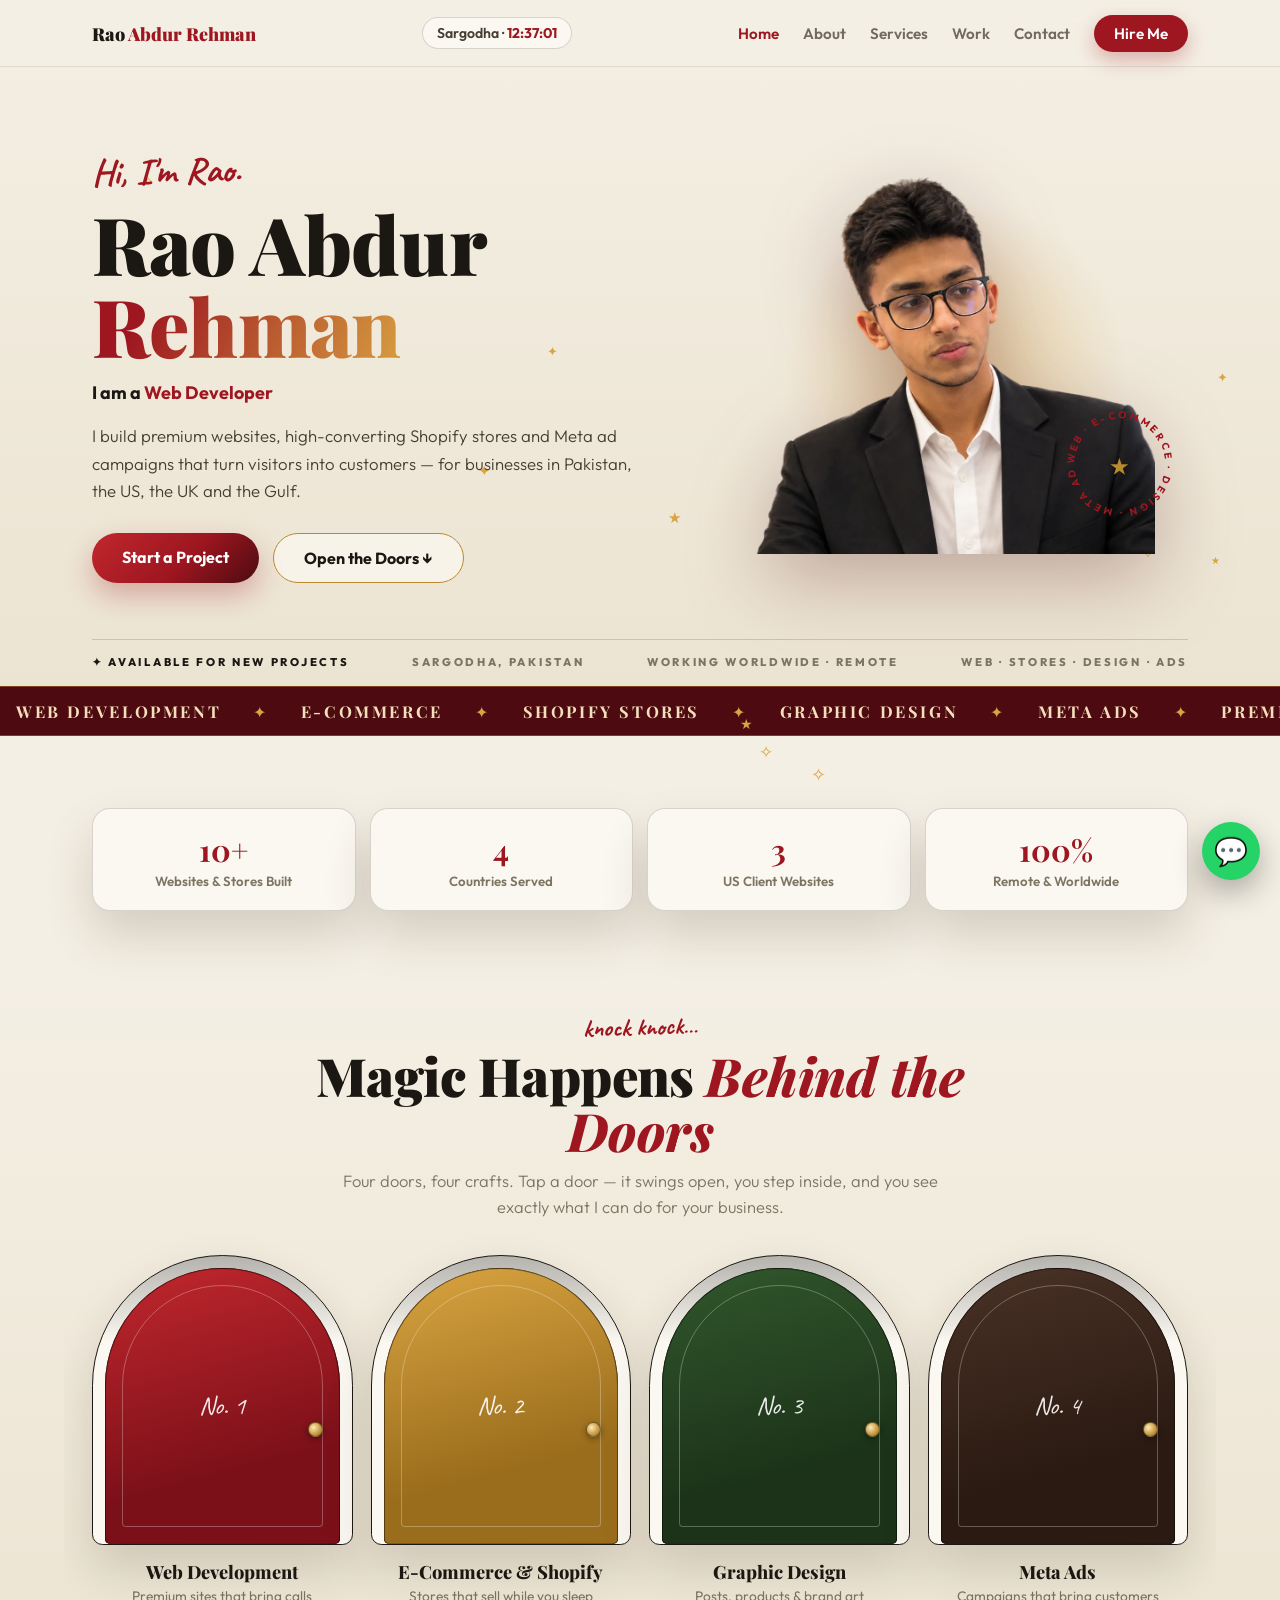
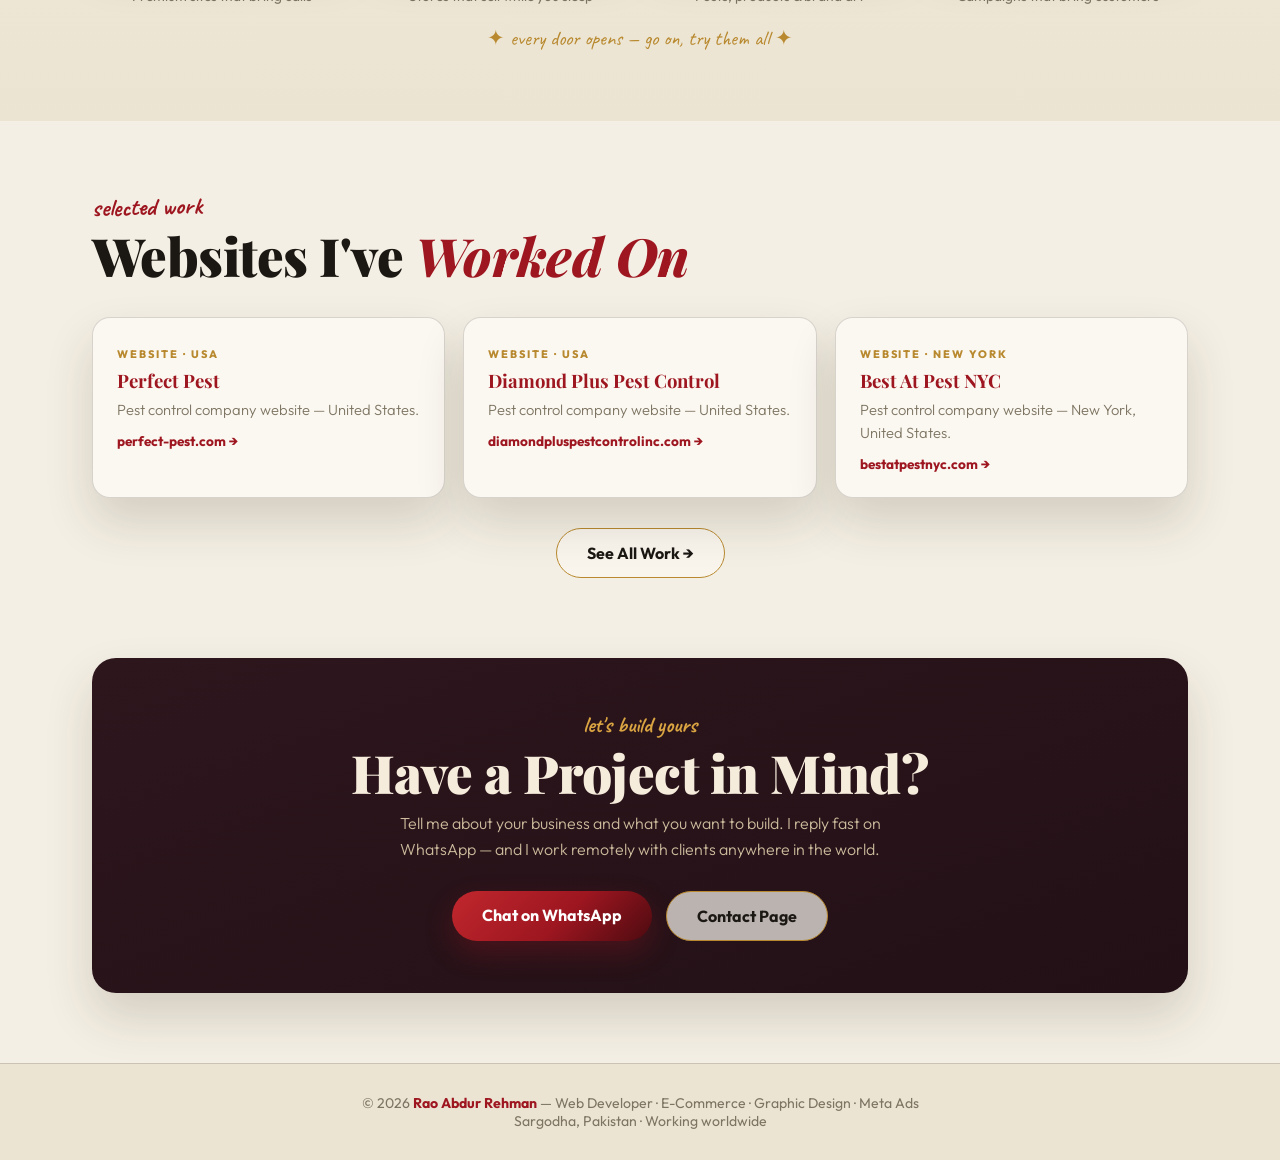
==== index.html @ e7308404 "Add files via upload" ====
<!DOCTYPE html>
<html lang="en">
<head>
<meta charset="UTF-8">
<meta name="viewport" content="width=device-width, initial-scale=1.0">
<title>Rao Abdur Rehman — Web Developer, E-Commerce, Graphic Designer & Meta Ads</title>
<meta name="description" content="Rao Abdur Rehman — Web Developer, Shopify & E-Commerce Specialist, Graphic Designer and Meta Ads Manager from Sargodha, Pakistan. Open the doors and see what I can build for your business.">
<link rel="preconnect" href="https://fonts.googleapis.com">
<link rel="preconnect" href="https://fonts.gstatic.com" crossorigin>
<link href="https://fonts.googleapis.com/css2?family=Playfair+Display:ital,wght@0,600;0,800;0,900;1,600;1,800&family=Caveat:wght@600;700&family=Outfit:wght@300;400;500;600;700;800&display=swap" rel="stylesheet">
<link rel="stylesheet" href="style.css">
</head>
<body>

<nav>
  <div class="wrap nav-in">
    <a class="brand" href="index.html">Rao <span>Abdur Rehman</span></a>
    <div class="clock">Sargodha · <b id="clock">--:--:--</b></div>
    <div class="nav-links">
      <a href="index.html" class="active">Home</a>
      <a href="about.html">About</a>
      <a href="services.html">Services</a>
      <a href="work.html">Work</a>
      <a href="contact.html">Contact</a>
      <a href="https://wa.me/923198798119?text=Hi%20Rao%2C%20I%20want%20to%20discuss%20a%20project." target="_blank" rel="noopener" class="nav-cta">Hire Me</a>
    </div>
  </div>
</nav>

<header>
  <div class="wrap">
    <div class="hero">
      <div>
        <span class="hello">Hi, I'm Rao.</span>
        <h1>Rao Abdur <span class="gold">Rehman</span></h1>
        <div class="roles">I am a <span class="flip" id="roleFlip">Web Developer</span></div>
        <p class="lead">I build premium websites, high-converting Shopify stores and Meta ad campaigns that turn visitors into customers — for businesses in Pakistan, the US, the UK and the Gulf.</p>
        <div class="hero-btns">
          <a class="btn btn-red" href="https://wa.me/923198798119?text=Hi%20Rao%2C%20I%20want%20a%20website%20for%20my%20business." target="_blank" rel="noopener">Start a Project</a>
          <a class="btn btn-ghost" href="#doorsClip">Open the Doors ↓</a>
        </div>
      </div>
      <div class="hero-photo">
        <div class="halo"></div>
        <img src="rao.webp" alt="Rao Abdur Rehman">
        <svg class="badge" viewBox="0 0 120 120">
          <defs><path id="circ" d="M60,60 m-46,0 a46,46 0 1,1 92,0 a46,46 0 1,1 -92,0"/></defs>
          <text><textPath href="#circ">WEB · E-COMMERCE · DESIGN · META ADS · </textPath></text>
          <text class="star" x="60" y="70" text-anchor="middle">★</text>
        </svg>
      </div>
    </div>
    <div class="hero-strip">
      <span class="on">✦ Available for new projects</span>
      <span>Sargodha, Pakistan</span>
      <span>Working worldwide · Remote</span>
      <span>Web · Stores · Design · Ads</span>
    </div>
  </div>
</header>

<div class="marquee"><div class="marquee-track" id="mq"></div></div>

<section style="padding-top:20px">
  <div class="wrap">
    <div class="stats">
      <div class="stat"><b><span class="count" data-to="10">0</span>+</b><small>Websites & Stores Built</small></div>
      <div class="stat"><b><span class="count" data-to="4">0</span></b><small>Countries Served</small></div>
      <div class="stat"><b><span class="count" data-to="3">0</span></b><small>US Client Websites</small></div>
      <div class="stat"><b><span class="count" data-to="100">0</span>%</b><small>Remote & Worldwide</small></div>
    </div>
  </div>
</section>

<section class="doors-sec" style="padding-top:30px">
  <div class="wrap">
    <div class="sec-head center">
      <span class="script sec-script">knock knock…</span>
      <h2>Magic Happens <em>Behind the Doors</em></h2>
      <p class="sec-sub">Four doors, four crafts. Tap a door — it swings open, you step inside, and you see exactly what I can do for your business.</p>
    </div>
    <div class="doors-clip" id="doorsClip">
      <div class="doors" id="doorsGrid">
        <button class="door" data-door="web" aria-expanded="false">
          <span class="frame">
            <span class="inner-room"><span class="ir-emoji">🌐</span><span class="ir-count">10+</span><span class="ir-label">Websites Built</span><span class="ir-open">Now Open</span></span>
            <span class="leaf"><span class="panel-lines"></span><span class="door-num">No. 1</span><span class="knob"></span></span>
          </span>
          <span class="door-name">Web Development</span>
          <span class="door-tag">Premium sites that bring calls</span>
        </button>
        <button class="door" data-door="shop" aria-expanded="false">
          <span class="frame">
            <span class="inner-room"><span class="ir-emoji">🛍️</span><span class="ir-count">60K</span><span class="ir-label">Sales in 5 Days</span><span class="ir-open">Now Open</span></span>
            <span class="leaf"><span class="panel-lines"></span><span class="door-num">No. 2</span><span class="knob"></span></span>
          </span>
          <span class="door-name">E-Commerce & Shopify</span>
          <span class="door-tag">Stores that sell while you sleep</span>
        </button>
        <button class="door" data-door="design" aria-expanded="false">
          <span class="frame">
            <span class="inner-room"><span class="ir-emoji">🎨</span><span class="ir-count">4+</span><span class="ir-label">Design Services</span><span class="ir-open">Now Open</span></span>
            <span class="leaf"><span class="panel-lines"></span><span class="door-num">No. 3</span><span class="knob"></span></span>
          </span>
          <span class="door-name">Graphic Design</span>
          <span class="door-tag">Posts, products & brand art</span>
        </button>
        <button class="door" data-door="ads" aria-expanded="false">
          <span class="frame">
            <span class="inner-room"><span class="ir-emoji">📣</span><span class="ir-count">2</span><span class="ir-label">Platforms — FB & Insta</span><span class="ir-open">Now Open</span></span>
            <span class="leaf"><span class="panel-lines"></span><span class="door-num">No. 4</span><span class="knob"></span></span>
          </span>
          <span class="door-name">Meta Ads</span>
          <span class="door-tag">Campaigns that bring customers</span>
        </button>
      </div>
    </div>
    <p class="knock-hint">✦ every door opens — go on, try them all ✦</p>

    <div class="room" id="room-web" hidden>
      <button class="room-back">← Back to the doors</button>
      <div class="rk">Door No. 1 — Now Open</div>
      <h3>Web Development</h3>
      <p>Fast, premium websites for any kind of business — built to look expensive and turn visitors into calls and enquiries.</p>
      <ul>
        <li>Business & company websites</li>
        <li>WordPress & custom-built sites</li>
        <li>Premium & CGI-style animated websites</li>
        <li>Landing pages that convert</li>
        <li>Mobile-friendly, phone number up front</li>
      </ul>
      <div class="cta"><a class="btn btn-red" href="https://wa.me/923198798119?text=Hi%20Rao%2C%20I%20need%20a%20website." target="_blank" rel="noopener">Get a Website</a></div>
    </div>

    <div class="room" id="room-shop" hidden>
      <button class="room-back">← Back to the doors</button>
      <div class="rk">Door No. 2 — Now Open</div>
      <h3>E-Commerce & Shopify</h3>
      <p>Complete online stores that are easy to run and built to sell — from setup to a store that takes orders while you sleep.</p>
      <ul>
        <li>Shopify store setup & customisation</li>
        <li>Theme design & product pages</li>
        <li>Product images & store content</li>
        <li>Payment & shipping setup</li>
        <li>Store speed & conversion fixes</li>
      </ul>
      <div class="cta"><a class="btn btn-red" href="https://wa.me/923198798119?text=Hi%20Rao%2C%20I%20need%20a%20Shopify%20store." target="_blank" rel="noopener">Build My Store</a></div>
    </div>

    <div class="room" id="room-design" hidden>
      <button class="room-back">← Back to the doors</button>
      <div class="rk">Door No. 3 — Now Open</div>
      <h3>Graphic Design</h3>
      <p>Clean, premium visuals that make your brand look established — for your store, your social media and your ads.</p>
      <ul>
        <li>Social media post design</li>
        <li>Product image design</li>
        <li>Ad banners & creatives</li>
        <li>Brand visuals & layouts</li>
        <li>Fast turnaround, premium fonts</li>
      </ul>
      <div class="cta"><a class="btn btn-red" href="https://wa.me/923198798119?text=Hi%20Rao%2C%20I%20need%20design%20work." target="_blank" rel="noopener">Order Design Work</a></div>
    </div>

    <div class="room" id="room-ads" hidden>
      <button class="room-back">← Back to the doors</button>
      <div class="rk">Door No. 4 — Now Open</div>
      <h3>Meta Ads Management</h3>
      <p>Facebook & Instagram ad campaigns planned around one goal — more sales and more enquiries for your business.</p>
      <ul>
        <li>Facebook & Instagram campaigns</li>
        <li>Audience targeting & retargeting</li>
        <li>Ad creatives & copy</li>
        <li>Budget planning & optimisation</li>
        <li>Simple, clear performance reports</li>
      </ul>
      <div class="cta"><a class="btn btn-red" href="https://wa.me/923198798119?text=Hi%20Rao%2C%20I%20want%20Meta%20ads%20for%20my%20business." target="_blank" rel="noopener">Run My Ads</a></div>
    </div>
  </div>
</section>

<section>
  <div class="wrap">
    <div class="sec-head">
      <span class="script sec-script">selected work</span>
      <h2>Websites I've <em>Worked On</em></h2>
    </div>
    <div class="work">
      <div class="w reveal"><span class="tag">Website · USA</span><h4>Perfect Pest</h4><p>Pest control company website — United States.</p><a href="https://perfect-pest.com" target="_blank" rel="noopener">perfect-pest.com →</a></div>
      <div class="w reveal"><span class="tag">Website · USA</span><h4>Diamond Plus Pest Control</h4><p>Pest control company website — United States.</p><a href="https://diamondpluspestcontrolinc.com" target="_blank" rel="noopener">diamondpluspestcontrolinc.com →</a></div>
      <div class="w reveal"><span class="tag">Website · New York</span><h4>Best At Pest NYC</h4><p>Pest control company website — New York, United States.</p><a href="https://bestatpestnyc.com" target="_blank" rel="noopener">bestatpestnyc.com →</a></div>
    </div>
    <div style="text-align:center;margin-top:30px"><a class="btn btn-ghost" href="work.html">See All Work →</a></div>
  </div>
</section>

<section style="padding-top:10px">
  <div class="wrap">
    <div class="cta-band reveal">
      <span class="script" style="color:var(--gold-bright);font-size:1.4rem">let's build yours</span>
      <h2>Have a Project in Mind?</h2>
      <p>Tell me about your business and what you want to build. I reply fast on WhatsApp — and I work remotely with clients anywhere in the world.</p>
      <div class="row">
        <a class="btn btn-red" href="https://wa.me/923198798119?text=Hi%20Rao%2C%20I%20want%20to%20discuss%20a%20project." target="_blank" rel="noopener">Chat on WhatsApp</a>
        <a class="btn btn-ghost" href="contact.html">Contact Page</a>
      </div>
    </div>
  </div>
</section>

<footer>
  <div class="wrap">© 2026 <b>Rao Abdur Rehman</b> — Web Developer · E-Commerce · Graphic Design · Meta Ads<br>Sargodha, Pakistan · Working worldwide</div>
</footer>

<a class="wa-float" href="https://wa.me/923198798119?text=Hi%20Rao%2C%20I%20want%20to%20discuss%20a%20project." target="_blank" rel="noopener" aria-label="Chat on WhatsApp">💬</a>
<script src="script.js"></script>
</body>
</html>
---- style.css ----
/* Rao Abdur Rehman — Personal Portfolio
   Theme: same as his graphic-designer portfolio (light cream, arched doors) */
:root{
  --paper:#f4efe4; --paper-2:#ece4d2; --card:#fbf8f1;
  --ink:#1b1712; --ink-2:#453e33; --muted:#7d7462;
  --line:rgba(27,23,18,.16); --line-soft:rgba(27,23,18,.09);
  --red:#9d1620; --red-bright:#c1272d; --red-deep:#4d0a10;
  --gold:#b8892f; --gold-bright:#d9a441;
  --room:#221016; --room-2:#2e161d;
  --shadow:0 24px 48px rgba(46,28,10,.16);
}
*{margin:0;padding:0;box-sizing:border-box}
html{scroll-behavior:smooth}
body{background:var(--paper);color:var(--ink-2);font-family:'Outfit',sans-serif;overflow-x:hidden}
a{text-decoration:none;color:inherit}
.wrap{max-width:1140px;margin:0 auto;padding:0 22px}
::selection{background:var(--red);color:#fff}
.script{font-family:'Caveat',cursive;font-weight:700;color:var(--red)}

/* sparkles */
.spark{position:fixed;color:var(--gold-bright);pointer-events:none;z-index:1;animation:twinkle 3.4s ease-in-out infinite}
@keyframes twinkle{0%,100%{opacity:.12;transform:scale(.7) rotate(0deg)}50%{opacity:.55;transform:scale(1.15) rotate(40deg)}}

/* ---------- NAV ---------- */
nav{position:fixed;top:0;left:0;right:0;z-index:60;background:color-mix(in srgb,var(--paper) 88%,transparent);backdrop-filter:blur(12px);border-bottom:1px solid var(--line-soft)}
.nav-in{display:flex;align-items:center;justify-content:space-between;height:66px;gap:14px}
.brand{font-family:'Playfair Display',Georgia,serif;font-weight:900;font-size:1.12rem;color:var(--ink);white-space:nowrap}
.brand span{color:var(--red)}
.clock{font-weight:600;font-size:.88rem;color:var(--ink-2);background:var(--card);border:1px solid var(--line);padding:6px 14px;border-radius:999px;white-space:nowrap}
.clock b{color:var(--red)}
.nav-links{display:flex;gap:24px;font-size:.95rem;font-weight:600;align-items:center}
.nav-links a{color:var(--ink-2);opacity:.75;transition:.25s}
.nav-links a:hover,.nav-links a.active{opacity:1;color:var(--red)}
.nav-cta{background:var(--red);color:#fff!important;padding:9px 20px;border-radius:999px;opacity:1!important;box-shadow:0 8px 20px rgba(157,22,32,.3)}
.nav-cta:hover{background:var(--red-bright);transform:translateY(-1px)}
@media(max-width:900px){.nav-links a:not(.nav-cta){display:none}.clock{display:none}}

/* ---------- BUTTONS ---------- */
.btn{padding:14px 30px;border-radius:999px;font-weight:700;font-size:1rem;transition:.25s;display:inline-block}
.btn-red{background:linear-gradient(135deg,var(--red-bright),var(--red) 55%,var(--red-deep));color:#fff;box-shadow:0 12px 28px rgba(157,22,32,.3)}
.btn-red:hover{transform:translateY(-2px) scale(1.02);box-shadow:0 18px 34px rgba(157,22,32,.38)}
.btn-ghost{border:1.5px solid var(--gold);color:var(--ink);background:rgba(251,248,241,.7)}
.btn-ghost:hover{background:#f0d98c;transform:translateY(-2px)}

/* ---------- HERO ---------- */
header{position:relative;padding:148px 0 0;background:linear-gradient(180deg,var(--paper),var(--paper-2))}
.hero{display:grid;grid-template-columns:1.12fr .88fr;gap:40px;align-items:center;position:relative;z-index:2;padding-bottom:56px}
@media(max-width:860px){.hero{grid-template-columns:1fr;text-align:center}}
.hello{font-family:'Caveat',cursive;font-weight:700;color:var(--red);font-size:clamp(1.7rem,3.4vw,2.3rem);transform:rotate(-1.5deg);display:inline-block}
h1{font-family:'Playfair Display',Georgia,serif;font-weight:900;color:var(--ink);font-size:clamp(2.9rem,7vw,5rem);line-height:1.02;margin:8px 0 4px;letter-spacing:-.01em}
h1 .gold{background:linear-gradient(115deg,var(--red) 10%,var(--gold-bright) 55%,var(--red-deep));-webkit-background-clip:text;background-clip:text;color:transparent;background-size:200% 100%;animation:shine 5s linear infinite}
@keyframes shine{to{background-position:200% 0}}
.roles{margin:16px 0 4px;font-size:1.12rem;font-weight:700;color:var(--ink);min-height:1.6em}
.roles .flip{display:inline-block;color:var(--red);animation:flipIn .6s cubic-bezier(.2,.9,.3,1.4)}
@keyframes flipIn{from{transform:rotateX(85deg) translateY(8px);opacity:0}to{transform:none;opacity:1}}
.hero p.lead{margin-top:12px;font-size:1.05rem;font-weight:300;line-height:1.65;color:var(--ink-2);max-width:540px}
@media(max-width:860px){.hero p.lead{margin-inline:auto}}
.hero-btns{display:flex;gap:14px;margin-top:28px;flex-wrap:wrap}
@media(max-width:860px){.hero-btns{justify-content:center}}
.hero-photo{position:relative;display:flex;justify-content:center}
.hero-photo .halo{position:absolute;width:80%;aspect-ratio:1;border-radius:50%;background:radial-gradient(circle,rgba(217,164,65,.4),transparent 65%);top:2%;animation:pulse 4.5s ease-in-out infinite}
@keyframes pulse{0%,100%{transform:scale(1);opacity:.8}50%{transform:scale(1.09);opacity:1}}
.hero-photo img{width:min(400px,86%);position:relative;filter:drop-shadow(0 24px 40px rgba(77,10,16,.3));animation:floaty 6s ease-in-out infinite}
@keyframes floaty{0%,100%{transform:translateY(0)}50%{transform:translateY(-13px)}}
.badge{position:absolute;right:2%;bottom:8%;width:118px;height:118px;z-index:3;animation:spin 16s linear infinite}
@keyframes spin{to{transform:rotate(360deg)}}
.badge text{font-size:10.2px;font-weight:700;letter-spacing:2.6px;fill:var(--red)}
.badge .star{font-size:20px;fill:var(--gold)}
@media(max-width:860px){.badge{display:none}}

/* hero strip */
.hero-strip{position:relative;z-index:2;border-top:1px solid var(--line);display:flex;flex-wrap:wrap;gap:8px 0;justify-content:space-between;padding:15px 0 17px;font-size:.7rem;font-weight:800;letter-spacing:.24em;text-transform:uppercase;color:var(--muted)}
.hero-strip .on{color:var(--ink)}

/* ---------- MARQUEE ---------- */
.marquee{background:var(--red-deep);border-block:1px solid rgba(217,164,65,.35);overflow:hidden;padding:13px 0}
.marquee-track{display:flex;width:max-content;animation:scrollx 30s linear infinite}
.marquee span{font-family:'Playfair Display',Georgia,serif;font-weight:700;font-size:1.02rem;letter-spacing:.16em;text-transform:uppercase;color:#f3dfba;padding:0 16px;white-space:nowrap}
.marquee span b{color:var(--gold-bright);font-weight:400}
@keyframes scrollx{from{transform:translateX(0)}to{transform:translateX(-50%)}}

/* ---------- STATS ---------- */
.stats{display:grid;grid-template-columns:repeat(4,1fr);gap:14px;margin:52px 0 0}
@media(max-width:760px){.stats{grid-template-columns:repeat(2,1fr)}}
.stat{background:var(--card);border:1.5px solid var(--line);border-radius:18px;padding:20px 10px;text-align:center;transition:.3s;box-shadow:var(--shadow)}
.stat:hover{transform:translateY(-4px) rotate(-.6deg);border-color:var(--gold)}
.stat b{font-family:'Playfair Display',Georgia,serif;font-size:1.9rem;color:var(--red);display:block}
.stat small{color:var(--muted);font-size:.83rem;font-weight:600}

/* ---------- SECTIONS ---------- */
section{padding:70px 0;position:relative;z-index:2}
.sec-head{margin-bottom:34px;max-width:760px}
.sec-head.center{margin-inline:auto;text-align:center}
.sec-script{font-size:1.55rem;transform:rotate(-1.5deg);display:inline-block}
h2{font-family:'Playfair Display',Georgia,serif;font-weight:900;color:var(--ink);font-size:clamp(2rem,4.8vw,3.3rem);line-height:1.04;margin:6px 0 10px;letter-spacing:-.01em}
h2 em{font-style:italic;font-weight:800;color:var(--red)}
.sec-sub{color:var(--muted);font-size:1.03rem;max-width:620px;line-height:1.6;font-weight:300}
.sec-head.center .sec-sub{margin-inline:auto}
.page-head{padding:140px 0 10px;text-align:center}
.page-head .sec-sub{margin-inline:auto}

/* reveal */
.reveal.in{animation:revealUp .65s cubic-bezier(.2,.8,.25,1) both}
@keyframes revealUp{from{opacity:0;transform:translateY(22px)}to{opacity:1;transform:none}}

/* ---------- DOORS (same shape & animation as the graphic-designer portfolio) ---------- */
.doors-sec{background:linear-gradient(180deg,var(--paper) 0%,var(--paper-2) 100%)}
.doors{display:grid;grid-template-columns:repeat(4,1fr);gap:18px;transition:transform .8s cubic-bezier(.55,.06,.75,.4),opacity .5s ease .3s}
.doors-clip{overflow:hidden;padding:28px;margin:-28px;scroll-margin-top:84px}
.doors.zoom{transform:scale(2.8);opacity:0}
.doors.back-in{animation:doorsIn .55s cubic-bezier(.2,.8,.25,1) both}
@keyframes doorsIn{from{opacity:0;transform:scale(1.05)}to{opacity:1;transform:none}}
@media (max-width:760px){.doors.zoom{transform:scale(3.3)}}
.door{appearance:none;background:transparent;border:0;cursor:pointer;font:inherit;text-align:center;padding:0;color:var(--ink);min-height:0;width:100%}
.door .frame{display:block;position:relative;height:290px;border-radius:150px 150px 12px 12px;background:linear-gradient(180deg,rgba(0,0,0,.28),rgba(0,0,0,0) 30%),var(--card);border:1.5px solid var(--ink);padding:12px 12px 0;overflow:hidden;box-shadow:var(--shadow);perspective:900px}
.door .inner-room{position:absolute;inset:12px 12px 0;border-radius:140px 140px 6px 6px;background:radial-gradient(200px 150px at 50% 30%,rgba(238,194,106,.35),transparent 70%),var(--room);display:flex;flex-direction:column;align-items:center;justify-content:center;gap:7px;padding:20px 14px}
.inner-room .ir-emoji{font-size:1.9rem;line-height:1}
.inner-room .ir-count{font-family:'Playfair Display',Georgia,serif;font-weight:900;font-size:2rem;color:#f6ecdc;line-height:1}
.inner-room .ir-label{font-size:.68rem;font-weight:800;letter-spacing:.2em;text-transform:uppercase;color:#cdbb9d}
.inner-room .ir-open{font-family:'Caveat',cursive;font-size:1.15rem;color:var(--gold-bright)}
.door .leaf{position:absolute;inset:12px 12px 0;border-radius:140px 140px 6px 6px;z-index:2;transform-origin:left center;transition:transform .8s cubic-bezier(.3,.7,.3,1);border:1.5px solid rgba(0,0,0,.45);display:flex;flex-direction:column;align-items:center;justify-content:center;gap:8px;backface-visibility:hidden}
.door[data-door="web"] .leaf{background:linear-gradient(165deg,#c1272d,#7c1019 70%)}
.door[data-door="shop"] .leaf{background:linear-gradient(165deg,#d9a441,#9a6d1c 70%)}
.door[data-door="design"] .leaf{background:linear-gradient(165deg,#31572c,#1c3319 70%)}
.door[data-door="ads"] .leaf{background:linear-gradient(165deg,#4a3226,#2a1a12 70%)}
.leaf .panel-lines{position:absolute;inset:16px;border:1.5px solid rgba(255,255,255,.28);border-radius:120px 120px 4px 4px;pointer-events:none}
.leaf .knob{position:absolute;right:16px;top:56%;width:15px;height:15px;border-radius:50%;background:radial-gradient(circle at 35% 35%,#ffe9b0,#b8892f 70%);border:1px solid rgba(0,0,0,.4);box-shadow:0 2px 6px rgba(0,0,0,.4)}
.leaf .door-num{font-family:'Caveat',cursive;font-size:1.6rem;color:rgba(255,255,255,.9);position:relative}
.door.open .leaf{transform:rotateY(-102deg)}
.door .door-name{display:block;margin-top:16px;font-family:'Playfair Display',Georgia,serif;font-weight:800;font-size:1.14rem;color:var(--ink);line-height:1.25}
.door .door-tag{display:block;margin-top:4px;font-size:.86rem;color:var(--muted)}
.door:focus-visible{outline:3px solid var(--gold);outline-offset:4px;border-radius:14px}
.door:not(.open):hover .leaf{transform:rotateY(-14deg)}
.knock-hint{text-align:center;margin:20px 0 0;font-family:'Caveat',cursive;font-size:1.3rem;color:var(--gold)}
@media (max-width:900px){.doors{grid-template-columns:repeat(2,1fr)}}
@media (max-width:520px){.door .frame{height:225px}}

/* room panel */
.room{margin-top:30px;background:linear-gradient(170deg,var(--room-2),var(--room));border:1.5px solid var(--ink);border-radius:20px;padding:clamp(22px,4vw,40px);color:#e9dcc4;box-shadow:var(--shadow);position:relative;overflow:hidden;scroll-margin-top:84px}
.room[hidden]{display:none}
.room.enter{animation:roomIn .6s cubic-bezier(.2,.8,.25,1) both}
@keyframes roomIn{from{opacity:0;transform:scale(1.05) translateY(16px)}to{opacity:1;transform:none}}
.room-back{position:relative;z-index:2;appearance:none;cursor:pointer;font:inherit;display:inline-flex;align-items:center;gap:8px;margin-bottom:20px;background:transparent;color:var(--gold-bright);border:1.5px solid rgba(238,194,106,.55);font-weight:800;font-size:.86rem;padding:10px 18px;border-radius:999px;min-height:2.75rem;transition:background .15s ease,color .15s ease}
.room-back:hover{background:var(--gold-bright);color:#2a1403}
.room .rk{font-family:'Caveat',cursive;font-size:1.3rem;color:var(--gold-bright)}
.room h3{font-family:'Playfair Display',Georgia,serif;font-weight:900;font-size:clamp(1.8rem,4vw,2.6rem);color:#f6ecdc;margin:4px 0 10px}
.room p{max-width:640px;line-height:1.65;font-weight:300;color:#e9dcc4}
.room ul{list-style:none;max-width:560px;margin:24px 0 6px;text-align:left}
.room li{background:rgba(251,248,241,.07);border:1px solid rgba(238,194,106,.25);border-radius:12px;padding:12px 16px 12px 42px;margin-bottom:10px;position:relative;font-weight:400;color:#f0e4cb}
.room li::before{content:"✦";position:absolute;left:15px;color:var(--gold-bright)}
.room .cta{margin-top:26px}

/* ---------- CARDS / SERVICES PAGE ---------- */
.grid2{display:grid;grid-template-columns:repeat(2,1fr);gap:22px}
@media(max-width:860px){.grid2{grid-template-columns:1fr}}
.scard{background:var(--card);border:1.5px solid var(--line);border-radius:20px;padding:32px 28px;transition:.3s;position:relative;overflow:hidden;box-shadow:var(--shadow)}
.scard::before{content:"";position:absolute;inset:0;background:radial-gradient(420px 200px at 15% -10%,rgba(217,164,65,.16),transparent 60%);pointer-events:none}
.scard:hover{transform:translateY(-5px);border-color:var(--gold)}
.scard .ico{font-size:2rem;margin-bottom:14px}
.scard h3{font-family:'Playfair Display',Georgia,serif;font-size:1.45rem;font-weight:800;color:var(--red);margin-bottom:10px}
.scard p{font-weight:300;line-height:1.65;color:var(--ink-2);margin-bottom:16px}
.scard ul{list-style:none;margin-bottom:22px}
.scard li{padding:6px 0 6px 24px;position:relative;font-size:.95rem;color:var(--ink-2);font-weight:300}
.scard li::before{content:"✦";position:absolute;left:0;color:var(--gold)}

/* process */
.steps{display:grid;grid-template-columns:repeat(4,1fr);gap:16px}
@media(max-width:900px){.steps{grid-template-columns:repeat(2,1fr)}}
@media(max-width:520px){.steps{grid-template-columns:1fr}}
.step{background:var(--card);border:1.5px solid var(--line);border-radius:18px;padding:24px 20px;text-align:center;transition:.3s}
.step:hover{transform:translateY(-4px);border-color:var(--gold)}
.step .n{font-family:'Caveat',cursive;font-size:1.7rem;color:var(--gold)}
.step h4{font-family:'Playfair Display',Georgia,serif;color:var(--ink);font-size:1.12rem;margin:4px 0 8px}
.step p{font-size:.92rem;font-weight:300;color:var(--muted);line-height:1.55}

/* ---------- ABOUT ---------- */
.about{display:grid;grid-template-columns:1fr 1fr;gap:44px;align-items:start}
@media(max-width:860px){.about{grid-template-columns:1fr}}
.about p{line-height:1.75;font-weight:300;color:var(--ink-2);margin-bottom:16px;font-size:1.02rem}
.about p b{color:var(--red);font-weight:600}
.facts{display:grid;gap:12px}
.fact{background:var(--card);border:1.5px solid var(--line);border-left:6px solid var(--red);border-radius:14px;padding:16px 18px;transition:.3s}
.fact:hover{transform:translateX(6px);border-color:var(--gold)}
.fact b{display:block;font-family:'Playfair Display',Georgia,serif;color:var(--red);font-size:1.03rem;margin-bottom:3px}
.fact span{font-size:.92rem;color:var(--muted);font-weight:300}
.chips{display:flex;flex-wrap:wrap;gap:10px;margin-top:8px}
.chip{background:var(--card);border:1.5px solid var(--line);border-radius:999px;padding:8px 18px;font-weight:600;font-size:.9rem;color:var(--ink);transition:.25s}
.chip:hover{border-color:var(--gold);background:#f0d98c;transform:translateY(-2px)}
.timeline{display:grid;gap:0;max-width:720px}
.tl{display:grid;grid-template-columns:110px 1fr;gap:18px;padding:18px 0;border-bottom:1px dashed var(--line)}
.tl:last-child{border-bottom:0}
.tl .yr{font-family:'Playfair Display',Georgia,serif;font-weight:900;color:var(--red);font-size:1.2rem}
.tl h4{font-family:'Playfair Display',Georgia,serif;color:var(--ink);margin-bottom:4px}
.tl p{font-size:.94rem;font-weight:300;color:var(--muted);line-height:1.55}

/* ---------- WORK ---------- */
.work{display:grid;grid-template-columns:repeat(3,1fr);gap:18px}
@media(max-width:860px){.work{grid-template-columns:1fr}}
.w{background:var(--card);border:1.5px solid var(--line);border-radius:18px;padding:24px;transition:.3s;box-shadow:var(--shadow)}
.w:hover{border-color:var(--gold);transform:translateY(-5px) rotate(-.5deg)}
.w .tag{font-size:.68rem;font-weight:800;letter-spacing:.18em;text-transform:uppercase;color:var(--gold)}
.w h4{font-family:'Playfair Display',Georgia,serif;color:var(--red);font-size:1.16rem;margin:6px 0 6px}
.w p{font-size:.92rem;font-weight:300;color:var(--muted);line-height:1.55}
.w a{color:var(--red);font-size:.85rem;font-weight:700;display:inline-block;margin-top:10px}
.w a:hover{color:var(--gold)}

/* ---------- CONTACT ---------- */
.contact-cards{display:grid;grid-template-columns:repeat(2,1fr);gap:20px;max-width:760px;margin:0 auto}
@media(max-width:700px){.contact-cards{grid-template-columns:1fr}}
.ccard{background:var(--card);border:1.5px solid var(--line);border-radius:20px;padding:30px 24px;text-align:center;transition:.3s;box-shadow:var(--shadow)}
.ccard:hover{transform:translateY(-5px);border-color:var(--gold)}
.ccard .ico{font-size:2.2rem;margin-bottom:10px}
.ccard h3{font-family:'Playfair Display',Georgia,serif;color:var(--ink);margin-bottom:6px}
.ccard p{color:var(--muted);font-weight:300;font-size:.95rem;margin-bottom:18px;line-height:1.55}

/* CTA band + footer */
.cta-band{background:linear-gradient(160deg,var(--room-2),var(--room));border-radius:24px;padding:clamp(28px,5vw,52px);text-align:center;color:#e9dcc4;box-shadow:var(--shadow)}
.cta-band h2{color:#f6ecdc}
.cta-band p{max-width:540px;margin:0 auto;color:#cdbb9d;font-weight:300;line-height:1.65}
.cta-band .row{display:flex;gap:14px;justify-content:center;margin-top:28px;flex-wrap:wrap}
footer{padding:30px 0;text-align:center;border-top:1px solid var(--line);color:var(--muted);font-size:.88rem;background:var(--paper-2)}
footer b{color:var(--red)}
.wa-float{position:fixed;right:20px;bottom:20px;z-index:70;width:58px;height:58px;border-radius:50%;background:#25d366;display:flex;align-items:center;justify-content:center;font-size:1.7rem;box-shadow:0 12px 30px rgba(0,0,0,.3);transition:.25s;animation:pulse 3s ease-in-out infinite}
.wa-float:hover{transform:scale(1.1)}
@media (prefers-reduced-motion: reduce){
  .door .leaf,.doors{transition:none}
  .room.enter,.doors.back-in,.reveal.in{animation:none}
}
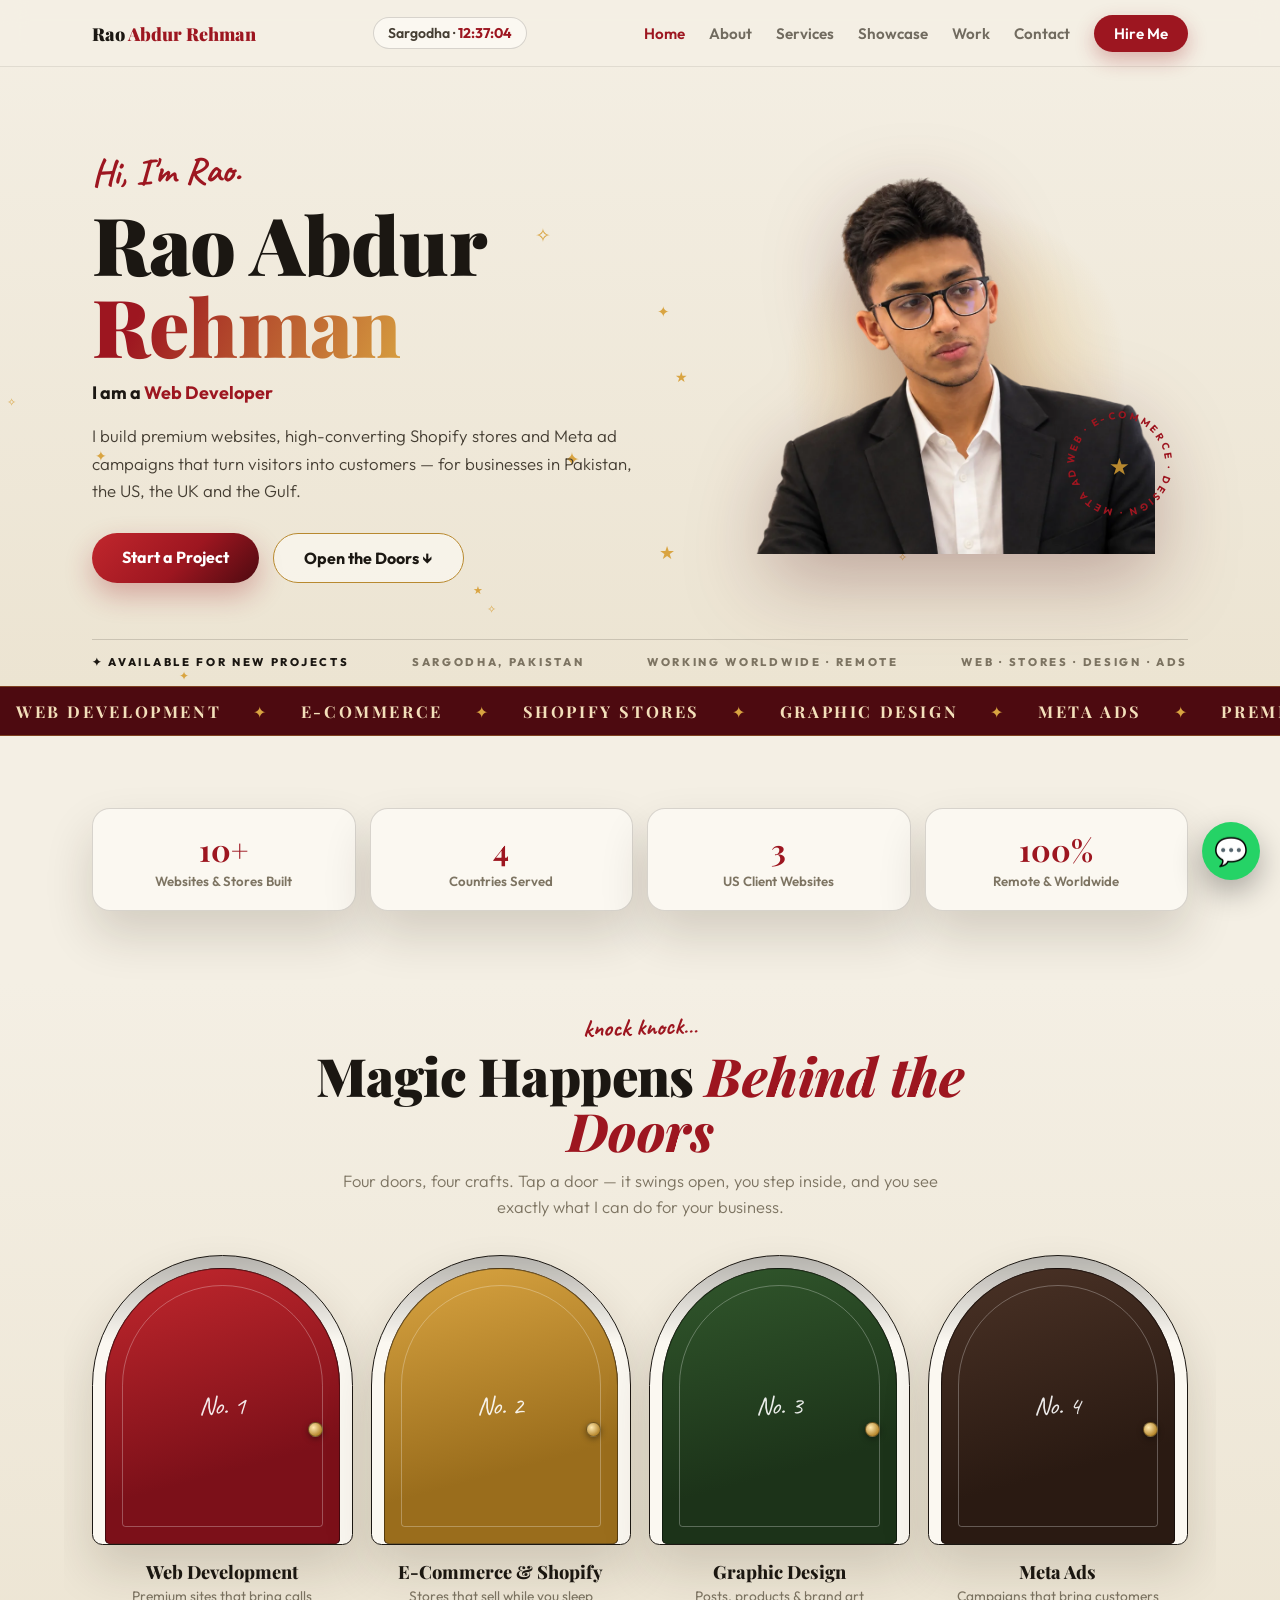
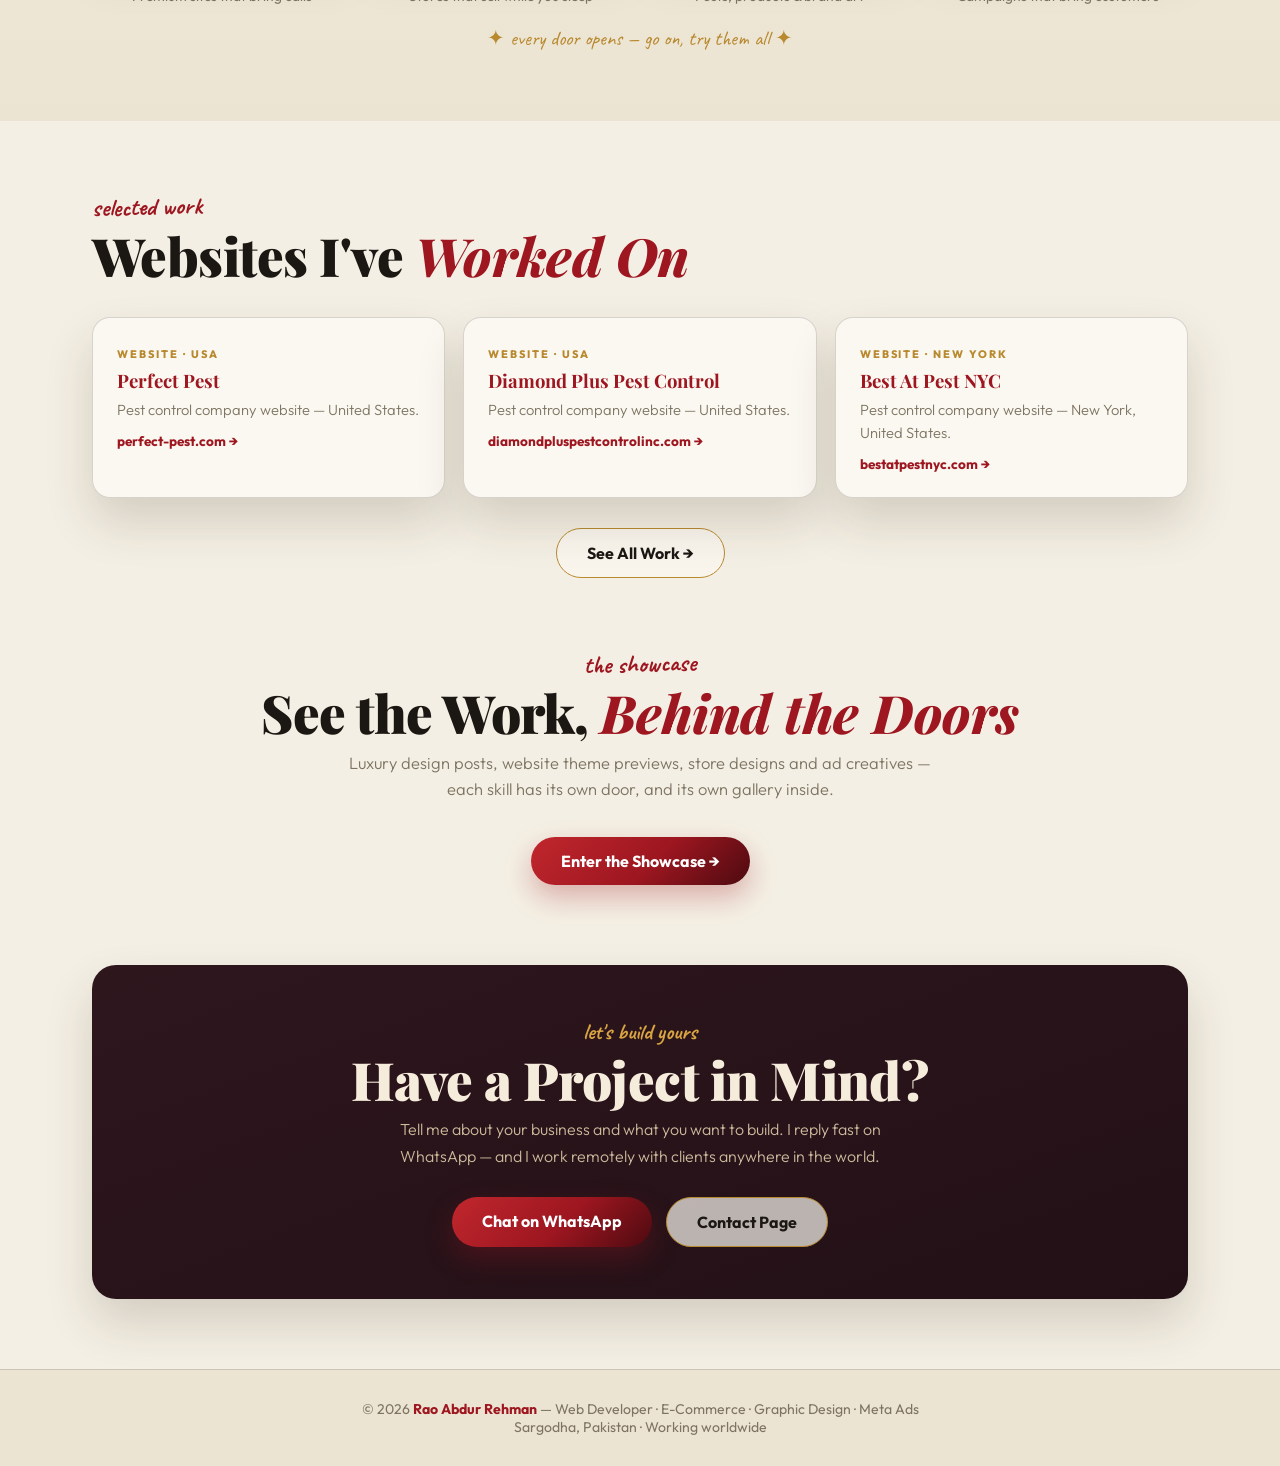
==== commit 8e5becd9: "Add files via upload" ====
--- a/index.html
+++ b/index.html
@@ -20,6 +20,7 @@
       <a href="index.html" class="active">Home</a>
       <a href="about.html">About</a>
       <a href="services.html">Services</a>
+      <a href="showcase.html">Showcase</a>
       <a href="work.html">Work</a>
       <a href="contact.html">Contact</a>
       <a href="https://wa.me/923198798119?text=Hi%20Rao%2C%20I%20want%20to%20discuss%20a%20project." target="_blank" rel="noopener" class="nav-cta">Hire Me</a>
@@ -194,6 +195,17 @@
   </div>
 </section>
 
+<section style="padding-top:0">
+  <div class="wrap">
+    <div class="sec-head center">
+      <span class="script sec-script">the showcase</span>
+      <h2>See the Work, <em>Behind the Doors</em></h2>
+      <p class="sec-sub">Luxury design posts, website theme previews, store designs and ad creatives — each skill has its own door, and its own gallery inside.</p>
+    </div>
+    <div style="text-align:center"><a class="btn btn-red" href="showcase.html">Enter the Showcase →</a></div>
+  </div>
+</section>
+
 <section style="padding-top:10px">
   <div class="wrap">
     <div class="cta-band reveal">
--- a/style.css
+++ b/style.css
@@ -213,6 +213,25 @@
 .ccard h3{font-family:'Playfair Display',Georgia,serif;color:var(--ink);margin-bottom:6px}
 .ccard p{color:var(--muted);font-weight:300;font-size:.95rem;margin-bottom:18px;line-height:1.55}
 
+/* ---------- SHOWCASE GALLERY (inside the rooms) ---------- */
+.gallery{display:grid;grid-template-columns:repeat(3,1fr);gap:16px;margin-top:26px}
+@media(max-width:860px){.gallery{grid-template-columns:repeat(2,1fr)}}
+@media(max-width:520px){.gallery{grid-template-columns:1fr}}
+.gallery.wide{grid-template-columns:repeat(2,1fr)}
+@media(max-width:700px){.gallery.wide{grid-template-columns:1fr}}
+.g-item{margin:0;border-radius:16px;overflow:hidden;background:#170a0e;border:1px solid rgba(238,194,106,.3);transition:.35s;position:relative}
+.g-item:hover{transform:translateY(-5px);border-color:var(--gold-bright);box-shadow:0 20px 40px rgba(0,0,0,.45)}
+.g-item img{width:100%;height:100%;object-fit:cover;display:block;aspect-ratio:1/1;transition:transform .6s cubic-bezier(.2,.8,.25,1)}
+.gallery.wide .g-item img{aspect-ratio:16/10}
+.g-item:hover img{transform:scale(1.06)}
+.g-item figcaption{padding:12px 14px;font-size:.88rem;color:#e9dcc4;line-height:1.45}
+.g-item figcaption b{display:block;font-family:'Playfair Display',Georgia,serif;color:#f6ecdc;font-size:.98rem;margin-bottom:2px}
+.g-item figcaption .by{color:var(--gold-bright);font-size:.74rem;font-weight:800;letter-spacing:.14em;text-transform:uppercase}
+.showreel{margin-top:26px;border-radius:16px;overflow:hidden;border:1px solid rgba(238,194,106,.35);box-shadow:0 20px 44px rgba(0,0,0,.4)}
+.showreel video{width:100%;display:block;max-height:520px;background:#000}
+.showreel figcaption{padding:12px 14px;font-size:.88rem;color:#e9dcc4;background:#170a0e}
+.showreel figcaption b{font-family:'Playfair Display',Georgia,serif;color:#f6ecdc}
+
 /* CTA band + footer */
 .cta-band{background:linear-gradient(160deg,var(--room-2),var(--room));border-radius:24px;padding:clamp(28px,5vw,52px);text-align:center;color:#e9dcc4;box-shadow:var(--shadow)}
 .cta-band h2{color:#f6ecdc}
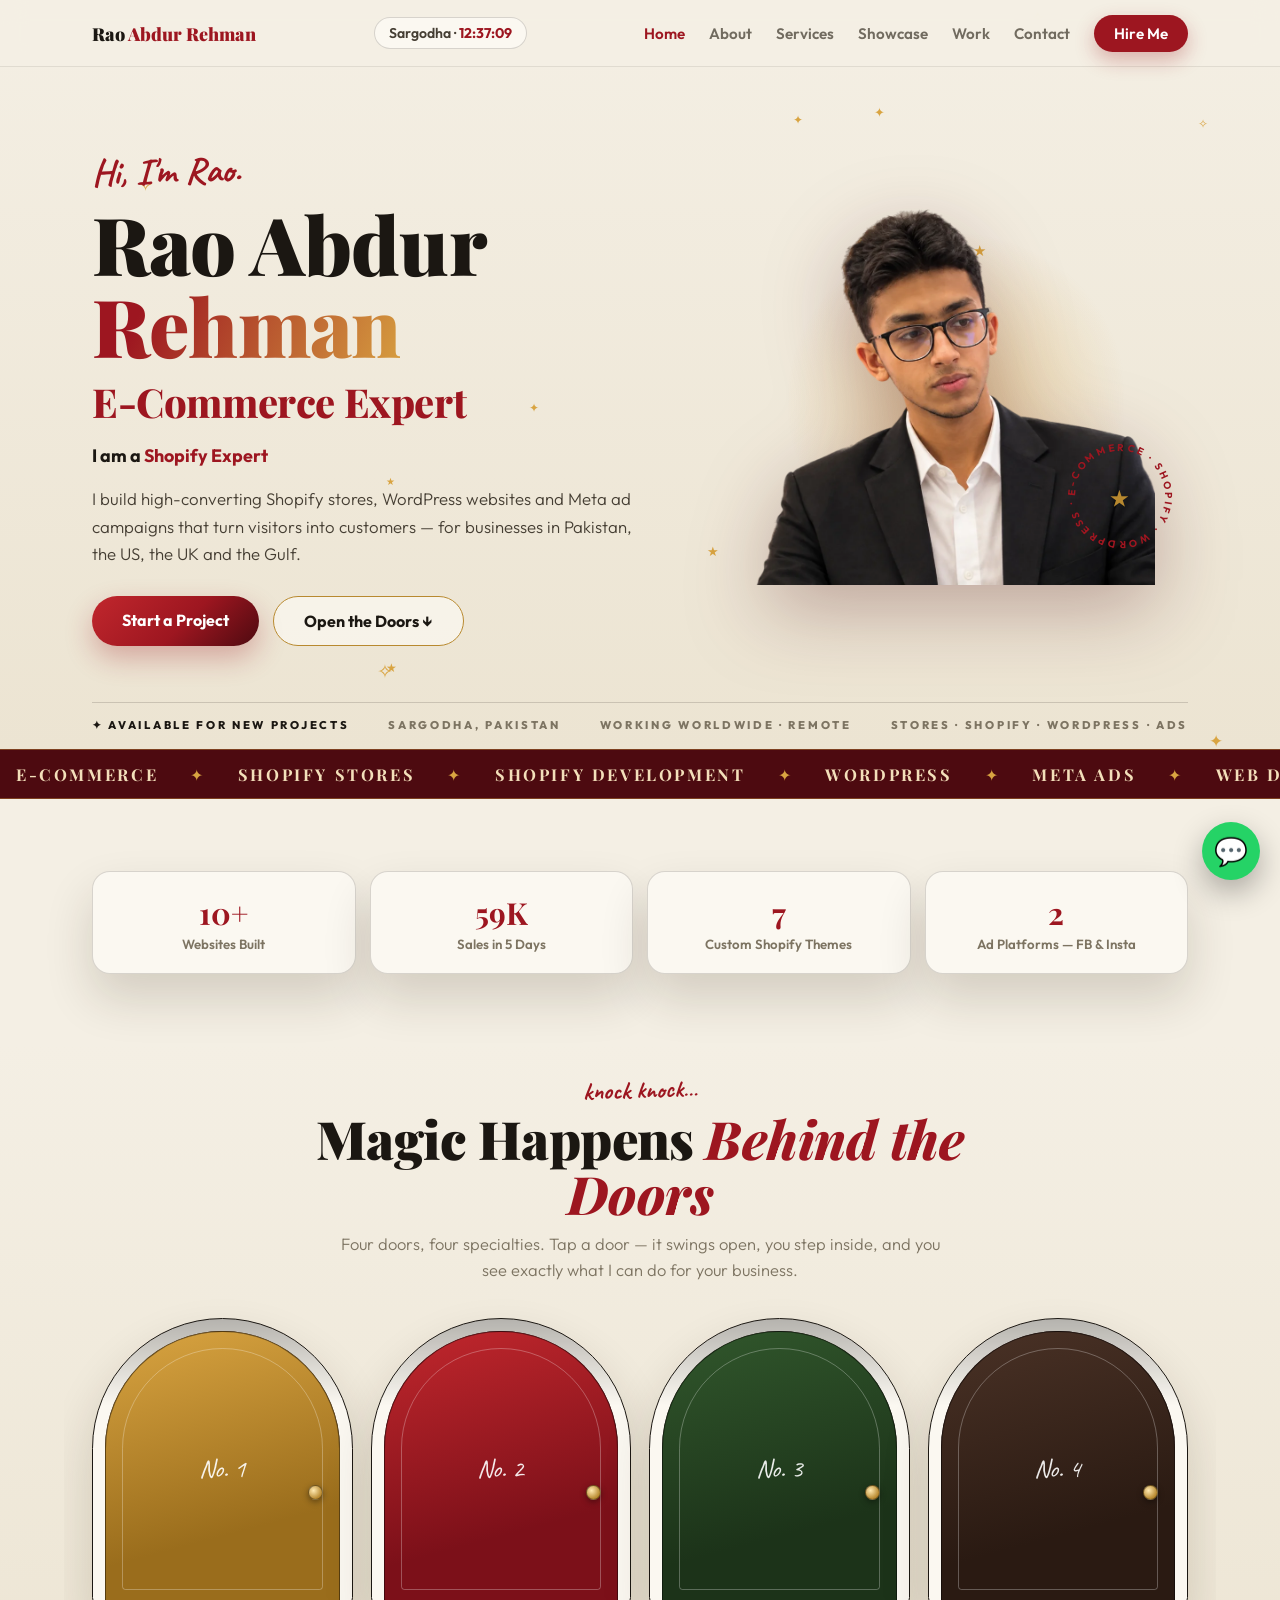
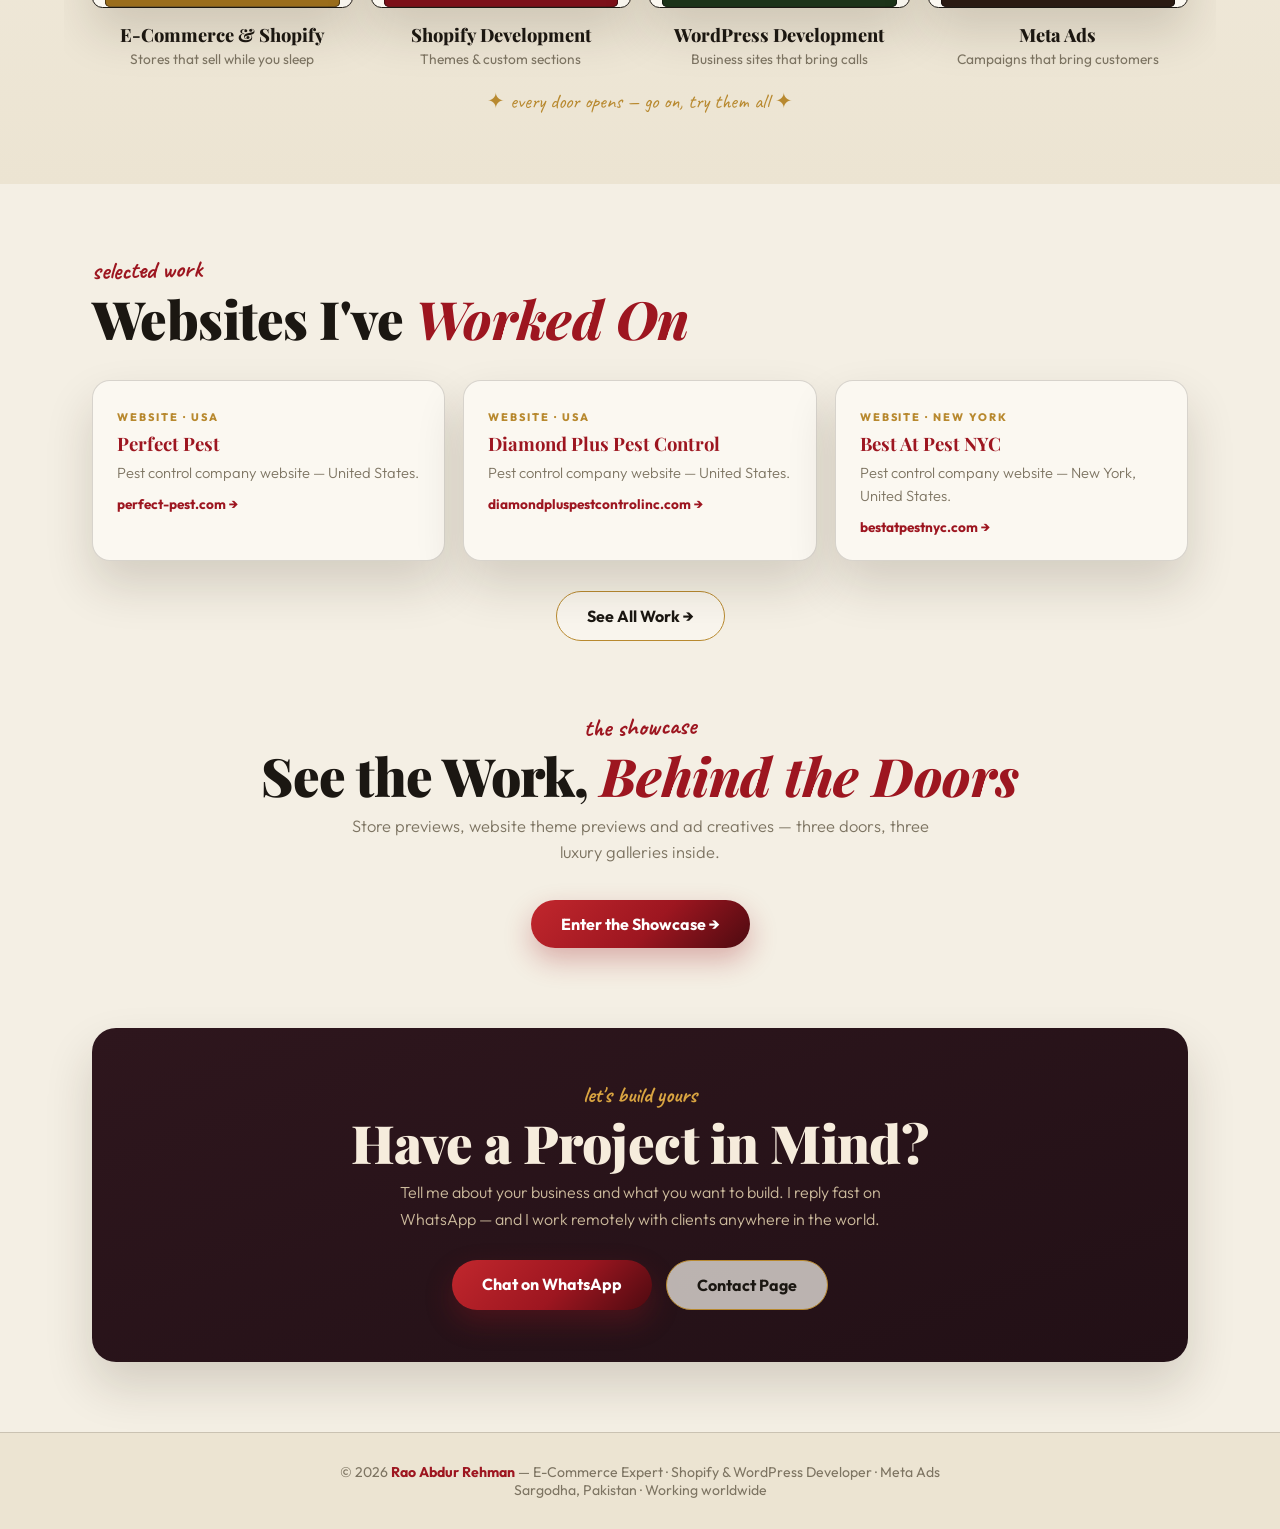
==== commit 262c4534: "Reposition site as E-Commerce Expert" ====
--- a/index.html
+++ b/index.html
@@ -3,8 +3,8 @@
 <head>
 <meta charset="UTF-8">
 <meta name="viewport" content="width=device-width, initial-scale=1.0">
-<title>Rao Abdur Rehman — Web Developer, E-Commerce, Graphic Designer & Meta Ads</title>
-<meta name="description" content="Rao Abdur Rehman — Web Developer, Shopify & E-Commerce Specialist, Graphic Designer and Meta Ads Manager from Sargodha, Pakistan. Open the doors and see what I can build for your business.">
+<title>Rao Abdur Rehman — E-Commerce Expert</title>
+<meta name="description" content="Rao Abdur Rehman — E-Commerce Expert, Shopify & WordPress Developer and Meta Ads Specialist from Sargodha, Pakistan. Open the doors and see what I can build for your business.">
 <link rel="preconnect" href="https://fonts.googleapis.com">
 <link rel="preconnect" href="https://fonts.gstatic.com" crossorigin>
 <link href="https://fonts.googleapis.com/css2?family=Playfair+Display:ital,wght@0,600;0,800;0,900;1,600;1,800&family=Caveat:wght@600;700&family=Outfit:wght@300;400;500;600;700;800&display=swap" rel="stylesheet">
@@ -34,8 +34,9 @@
       <div>
         <span class="hello">Hi, I'm Rao.</span>
         <h1>Rao Abdur <span class="gold">Rehman</span></h1>
-        <div class="roles">I am a <span class="flip" id="roleFlip">Web Developer</span></div>
-        <p class="lead">I build premium websites, high-converting Shopify stores and Meta ad campaigns that turn visitors into customers — for businesses in Pakistan, the US, the UK and the Gulf.</p>
+        <div class="maintitle">E-Commerce Expert</div>
+        <div class="roles">I am a <span class="flip" id="roleFlip">Shopify Expert</span></div>
+        <p class="lead">I build high-converting Shopify stores, WordPress websites and Meta ad campaigns that turn visitors into customers — for businesses in Pakistan, the US, the UK and the Gulf.</p>
         <div class="hero-btns">
           <a class="btn btn-red" href="https://wa.me/923198798119?text=Hi%20Rao%2C%20I%20want%20a%20website%20for%20my%20business." target="_blank" rel="noopener">Start a Project</a>
           <a class="btn btn-ghost" href="#doorsClip">Open the Doors ↓</a>
@@ -46,7 +47,7 @@
         <img src="rao.webp" alt="Rao Abdur Rehman">
         <svg class="badge" viewBox="0 0 120 120">
           <defs><path id="circ" d="M60,60 m-46,0 a46,46 0 1,1 92,0 a46,46 0 1,1 -92,0"/></defs>
-          <text><textPath href="#circ">WEB · E-COMMERCE · DESIGN · META ADS · </textPath></text>
+          <text><textPath href="#circ">E-COMMERCE · SHOPIFY · WORDPRESS · ADS · </textPath></text>
           <text class="star" x="60" y="70" text-anchor="middle">★</text>
         </svg>
       </div>
@@ -55,7 +56,7 @@
       <span class="on">✦ Available for new projects</span>
       <span>Sargodha, Pakistan</span>
       <span>Working worldwide · Remote</span>
-      <span>Web · Stores · Design · Ads</span>
+      <span>Stores · Shopify · WordPress · Ads</span>
     </div>
   </div>
 </header>
@@ -65,10 +66,10 @@
 <section style="padding-top:20px">
   <div class="wrap">
     <div class="stats">
-      <div class="stat"><b><span class="count" data-to="10">0</span>+</b><small>Websites & Stores Built</small></div>
-      <div class="stat"><b><span class="count" data-to="4">0</span></b><small>Countries Served</small></div>
-      <div class="stat"><b><span class="count" data-to="3">0</span></b><small>US Client Websites</small></div>
-      <div class="stat"><b><span class="count" data-to="100">0</span>%</b><small>Remote & Worldwide</small></div>
+      <div class="stat"><b><span class="count" data-to="10">0</span>+</b><small>Websites Built</small></div>
+      <div class="stat"><b><span class="count" data-to="60">0</span>K</b><small>Sales in 5 Days</small></div>
+      <div class="stat"><b><span class="count" data-to="7">0</span></b><small>Custom Shopify Themes</small></div>
+      <div class="stat"><b><span class="count" data-to="2">0</span></b><small>Ad Platforms — FB & Insta</small></div>
     </div>
   </div>
 </section>
@@ -78,33 +79,33 @@
     <div class="sec-head center">
       <span class="script sec-script">knock knock…</span>
       <h2>Magic Happens <em>Behind the Doors</em></h2>
-      <p class="sec-sub">Four doors, four crafts. Tap a door — it swings open, you step inside, and you see exactly what I can do for your business.</p>
+      <p class="sec-sub">Four doors, four specialties. Tap a door — it swings open, you step inside, and you see exactly what I can do for your business.</p>
     </div>
     <div class="doors-clip" id="doorsClip">
       <div class="doors" id="doorsGrid">
-        <button class="door" data-door="web" aria-expanded="false">
-          <span class="frame">
-            <span class="inner-room"><span class="ir-emoji">🌐</span><span class="ir-count">10+</span><span class="ir-label">Websites Built</span><span class="ir-open">Now Open</span></span>
+        <button class="door" data-door="shop" aria-expanded="false">
+          <span class="frame">
+            <span class="inner-room"><span class="ir-emoji">🛍️</span><span class="ir-count">60K</span><span class="ir-label">Sales in 5 Days</span><span class="ir-open">Now Open</span></span>
             <span class="leaf"><span class="panel-lines"></span><span class="door-num">No. 1</span><span class="knob"></span></span>
-          </span>
-          <span class="door-name">Web Development</span>
-          <span class="door-tag">Premium sites that bring calls</span>
-        </button>
-        <button class="door" data-door="shop" aria-expanded="false">
-          <span class="frame">
-            <span class="inner-room"><span class="ir-emoji">🛍️</span><span class="ir-count">60K</span><span class="ir-label">Sales in 5 Days</span><span class="ir-open">Now Open</span></span>
-            <span class="leaf"><span class="panel-lines"></span><span class="door-num">No. 2</span><span class="knob"></span></span>
           </span>
           <span class="door-name">E-Commerce & Shopify</span>
           <span class="door-tag">Stores that sell while you sleep</span>
         </button>
-        <button class="door" data-door="design" aria-expanded="false">
-          <span class="frame">
-            <span class="inner-room"><span class="ir-emoji">🎨</span><span class="ir-count">4+</span><span class="ir-label">Design Services</span><span class="ir-open">Now Open</span></span>
+        <button class="door" data-door="dev" aria-expanded="false">
+          <span class="frame">
+            <span class="inner-room"><span class="ir-emoji">🛠️</span><span class="ir-count">7</span><span class="ir-label">Custom Themes</span><span class="ir-open">Now Open</span></span>
+            <span class="leaf"><span class="panel-lines"></span><span class="door-num">No. 2</span><span class="knob"></span></span>
+          </span>
+          <span class="door-name">Shopify Development</span>
+          <span class="door-tag">Themes & custom sections</span>
+        </button>
+        <button class="door" data-door="wp" aria-expanded="false">
+          <span class="frame">
+            <span class="inner-room"><span class="ir-emoji">🌐</span><span class="ir-count">10+</span><span class="ir-label">Websites Built</span><span class="ir-open">Now Open</span></span>
             <span class="leaf"><span class="panel-lines"></span><span class="door-num">No. 3</span><span class="knob"></span></span>
           </span>
-          <span class="door-name">Graphic Design</span>
-          <span class="door-tag">Posts, products & brand art</span>
+          <span class="door-name">WordPress Development</span>
+          <span class="door-tag">Business sites that bring calls</span>
         </button>
         <button class="door" data-door="ads" aria-expanded="false">
           <span class="frame">
@@ -118,49 +119,49 @@
     </div>
     <p class="knock-hint">✦ every door opens — go on, try them all ✦</p>
 
-    <div class="room" id="room-web" hidden>
+    <div class="room" id="room-shop" hidden>
       <button class="room-back">← Back to the doors</button>
       <div class="rk">Door No. 1 — Now Open</div>
-      <h3>Web Development</h3>
-      <p>Fast, premium websites for any kind of business — built to look expensive and turn visitors into calls and enquiries.</p>
+      <h3>E-Commerce & Shopify</h3>
+      <p>Complete online stores that are easy to run and built to sell — from setup to a store that takes orders while you sleep. Proof: my Genz Bazzar store generated 60K in sales within 5 days of launch.</p>
+      <ul>
+        <li>Full Shopify store builds</li>
+        <li>Product pages that convert</li>
+        <li>Checkout, payment & shipping setup</li>
+        <li>Store content & product uploads</li>
+        <li>Speed & conversion optimisation</li>
+      </ul>
+      <div class="cta"><a class="btn btn-red" href="https://wa.me/923198798119?text=Hi%20Rao%2C%20I%20need%20a%20Shopify%20store." target="_blank" rel="noopener">Build My Store</a></div>
+    </div>
+
+    <div class="room" id="room-dev" hidden>
+      <button class="room-back">← Back to the doors</button>
+      <div class="rk">Door No. 2 — Now Open</div>
+      <h3>Shopify Development</h3>
+      <p>Theme customisation and custom features for stores that need more than the basics — I keep seven custom Shopify themes of my own, saved and ready to adapt to your store.</p>
+      <ul>
+        <li>Theme customisation</li>
+        <li>Custom sections & features</li>
+        <li>7 custom themes in my library</li>
+        <li>Layout fixes & improvements</li>
+        <li>Store speed optimisation</li>
+      </ul>
+      <div class="cta"><a class="btn btn-red" href="https://wa.me/923198798119?text=Hi%20Rao%2C%20I%20need%20Shopify%20development." target="_blank" rel="noopener">Upgrade My Store</a></div>
+    </div>
+
+    <div class="room" id="room-wp" hidden>
+      <button class="room-back">← Back to the doors</button>
+      <div class="rk">Door No. 3 — Now Open</div>
+      <h3>WordPress Development</h3>
+      <p>Fast, premium WordPress websites for service businesses — including the US pest-control sites Perfect Pest, Diamond Plus Pest Control and Best At Pest NYC.</p>
       <ul>
         <li>Business & company websites</li>
-        <li>WordPress & custom-built sites</li>
+        <li>Service pages that bring calls</li>
         <li>Premium & CGI-style animated websites</li>
-        <li>Landing pages that convert</li>
+        <li>Booking & enquiry forms</li>
         <li>Mobile-friendly, phone number up front</li>
       </ul>
       <div class="cta"><a class="btn btn-red" href="https://wa.me/923198798119?text=Hi%20Rao%2C%20I%20need%20a%20website." target="_blank" rel="noopener">Get a Website</a></div>
-    </div>
-
-    <div class="room" id="room-shop" hidden>
-      <button class="room-back">← Back to the doors</button>
-      <div class="rk">Door No. 2 — Now Open</div>
-      <h3>E-Commerce & Shopify</h3>
-      <p>Complete online stores that are easy to run and built to sell — from setup to a store that takes orders while you sleep.</p>
-      <ul>
-        <li>Shopify store setup & customisation</li>
-        <li>Theme design & product pages</li>
-        <li>Product images & store content</li>
-        <li>Payment & shipping setup</li>
-        <li>Store speed & conversion fixes</li>
-      </ul>
-      <div class="cta"><a class="btn btn-red" href="https://wa.me/923198798119?text=Hi%20Rao%2C%20I%20need%20a%20Shopify%20store." target="_blank" rel="noopener">Build My Store</a></div>
-    </div>
-
-    <div class="room" id="room-design" hidden>
-      <button class="room-back">← Back to the doors</button>
-      <div class="rk">Door No. 3 — Now Open</div>
-      <h3>Graphic Design</h3>
-      <p>Clean, premium visuals that make your brand look established — for your store, your social media and your ads.</p>
-      <ul>
-        <li>Social media post design</li>
-        <li>Product image design</li>
-        <li>Ad banners & creatives</li>
-        <li>Brand visuals & layouts</li>
-        <li>Fast turnaround, premium fonts</li>
-      </ul>
-      <div class="cta"><a class="btn btn-red" href="https://wa.me/923198798119?text=Hi%20Rao%2C%20I%20need%20design%20work." target="_blank" rel="noopener">Order Design Work</a></div>
     </div>
 
     <div class="room" id="room-ads" hidden>
@@ -200,7 +201,7 @@
     <div class="sec-head center">
       <span class="script sec-script">the showcase</span>
       <h2>See the Work, <em>Behind the Doors</em></h2>
-      <p class="sec-sub">Luxury design posts, website theme previews, store designs and ad creatives — each skill has its own door, and its own gallery inside.</p>
+      <p class="sec-sub">Store previews, website theme previews and ad creatives — three doors, three luxury galleries inside.</p>
     </div>
     <div style="text-align:center"><a class="btn btn-red" href="showcase.html">Enter the Showcase →</a></div>
   </div>
@@ -221,7 +222,7 @@
 </section>
 
 <footer>
-  <div class="wrap">© 2026 <b>Rao Abdur Rehman</b> — Web Developer · E-Commerce · Graphic Design · Meta Ads<br>Sargodha, Pakistan · Working worldwide</div>
+  <div class="wrap">© 2026 <b>Rao Abdur Rehman</b> — E-Commerce Expert · Shopify & WordPress Developer · Meta Ads<br>Sargodha, Pakistan · Working worldwide</div>
 </footer>
 
 <a class="wa-float" href="https://wa.me/923198798119?text=Hi%20Rao%2C%20I%20want%20to%20discuss%20a%20project." target="_blank" rel="noopener" aria-label="Chat on WhatsApp">💬</a>
--- a/style.css
+++ b/style.css
@@ -1,5 +1,5 @@
 /* Rao Abdur Rehman — Personal Portfolio
-   Theme: same as his graphic-designer portfolio (light cream, arched doors) */
+   Theme: light cream, arched doors, red & gold */
 :root{
   --paper:#f4efe4; --paper-2:#ece4d2; --card:#fbf8f1;
   --ink:#1b1712; --ink-2:#453e33; --muted:#7d7462;
@@ -50,6 +50,7 @@
 h1{font-family:'Playfair Display',Georgia,serif;font-weight:900;color:var(--ink);font-size:clamp(2.9rem,7vw,5rem);line-height:1.02;margin:8px 0 4px;letter-spacing:-.01em}
 h1 .gold{background:linear-gradient(115deg,var(--red) 10%,var(--gold-bright) 55%,var(--red-deep));-webkit-background-clip:text;background-clip:text;color:transparent;background-size:200% 100%;animation:shine 5s linear infinite}
 @keyframes shine{to{background-position:200% 0}}
+.maintitle{font-family:'Playfair Display',Georgia,serif;font-weight:800;font-size:clamp(1.7rem,3.8vw,2.5rem);color:var(--red);margin-top:10px;letter-spacing:-.01em}
 .roles{margin:16px 0 4px;font-size:1.12rem;font-weight:700;color:var(--ink);min-height:1.6em}
 .roles .flip{display:inline-block;color:var(--red);animation:flipIn .6s cubic-bezier(.2,.9,.3,1.4)}
 @keyframes flipIn{from{transform:rotateX(85deg) translateY(8px);opacity:0}to{transform:none;opacity:1}}
@@ -103,7 +104,7 @@
 .reveal.in{animation:revealUp .65s cubic-bezier(.2,.8,.25,1) both}
 @keyframes revealUp{from{opacity:0;transform:translateY(22px)}to{opacity:1;transform:none}}
 
-/* ---------- DOORS (same shape & animation as the graphic-designer portfolio) ---------- */
+/* ---------- DOORS (arched shape & swing-open animation) ---------- */
 .doors-sec{background:linear-gradient(180deg,var(--paper) 0%,var(--paper-2) 100%)}
 .doors{display:grid;grid-template-columns:repeat(4,1fr);gap:18px;transition:transform .8s cubic-bezier(.55,.06,.75,.4),opacity .5s ease .3s}
 .doors-clip{overflow:hidden;padding:28px;margin:-28px;scroll-margin-top:84px}
@@ -119,9 +120,10 @@
 .inner-room .ir-label{font-size:.68rem;font-weight:800;letter-spacing:.2em;text-transform:uppercase;color:#cdbb9d}
 .inner-room .ir-open{font-family:'Caveat',cursive;font-size:1.15rem;color:var(--gold-bright)}
 .door .leaf{position:absolute;inset:12px 12px 0;border-radius:140px 140px 6px 6px;z-index:2;transform-origin:left center;transition:transform .8s cubic-bezier(.3,.7,.3,1);border:1.5px solid rgba(0,0,0,.45);display:flex;flex-direction:column;align-items:center;justify-content:center;gap:8px;backface-visibility:hidden}
+.door[data-door="shop"] .leaf{background:linear-gradient(165deg,#d9a441,#9a6d1c 70%)}
+.door[data-door="dev"] .leaf{background:linear-gradient(165deg,#c1272d,#7c1019 70%)}
 .door[data-door="web"] .leaf{background:linear-gradient(165deg,#c1272d,#7c1019 70%)}
-.door[data-door="shop"] .leaf{background:linear-gradient(165deg,#d9a441,#9a6d1c 70%)}
-.door[data-door="design"] .leaf{background:linear-gradient(165deg,#31572c,#1c3319 70%)}
+.door[data-door="wp"] .leaf{background:linear-gradient(165deg,#31572c,#1c3319 70%)}
 .door[data-door="ads"] .leaf{background:linear-gradient(165deg,#4a3226,#2a1a12 70%)}
 .leaf .panel-lines{position:absolute;inset:16px;border:1.5px solid rgba(255,255,255,.28);border-radius:120px 120px 4px 4px;pointer-events:none}
 .leaf .knob{position:absolute;right:16px;top:56%;width:15px;height:15px;border-radius:50%;background:radial-gradient(circle at 35% 35%,#ffe9b0,#b8892f 70%);border:1px solid rgba(0,0,0,.4);box-shadow:0 2px 6px rgba(0,0,0,.4)}
@@ -156,6 +158,8 @@
 .scard{background:var(--card);border:1.5px solid var(--line);border-radius:20px;padding:32px 28px;transition:.3s;position:relative;overflow:hidden;box-shadow:var(--shadow)}
 .scard::before{content:"";position:absolute;inset:0;background:radial-gradient(420px 200px at 15% -10%,rgba(217,164,65,.16),transparent 60%);pointer-events:none}
 .scard:hover{transform:translateY(-5px);border-color:var(--gold)}
+.scard.featured{border:2px solid var(--gold)}
+.feat-badge{display:inline-block;background:var(--red);color:#fff;font-size:.68rem;font-weight:800;letter-spacing:.16em;text-transform:uppercase;padding:5px 12px;border-radius:999px;margin-bottom:12px;position:relative}
 .scard .ico{font-size:2rem;margin-bottom:14px}
 .scard h3{font-family:'Playfair Display',Georgia,serif;font-size:1.45rem;font-weight:800;color:var(--red);margin-bottom:10px}
 .scard p{font-weight:300;line-height:1.65;color:var(--ink-2);margin-bottom:16px}
@@ -227,10 +231,6 @@
 .g-item figcaption{padding:12px 14px;font-size:.88rem;color:#e9dcc4;line-height:1.45}
 .g-item figcaption b{display:block;font-family:'Playfair Display',Georgia,serif;color:#f6ecdc;font-size:.98rem;margin-bottom:2px}
 .g-item figcaption .by{color:var(--gold-bright);font-size:.74rem;font-weight:800;letter-spacing:.14em;text-transform:uppercase}
-.showreel{margin-top:26px;border-radius:16px;overflow:hidden;border:1px solid rgba(238,194,106,.35);box-shadow:0 20px 44px rgba(0,0,0,.4)}
-.showreel video{width:100%;display:block;max-height:520px;background:#000}
-.showreel figcaption{padding:12px 14px;font-size:.88rem;color:#e9dcc4;background:#170a0e}
-.showreel figcaption b{font-family:'Playfair Display',Georgia,serif;color:#f6ecdc}
 
 /* CTA band + footer */
 .cta-band{background:linear-gradient(160deg,var(--room-2),var(--room));border-radius:24px;padding:clamp(28px,5vw,52px);text-align:center;color:#e9dcc4;box-shadow:var(--shadow)}
